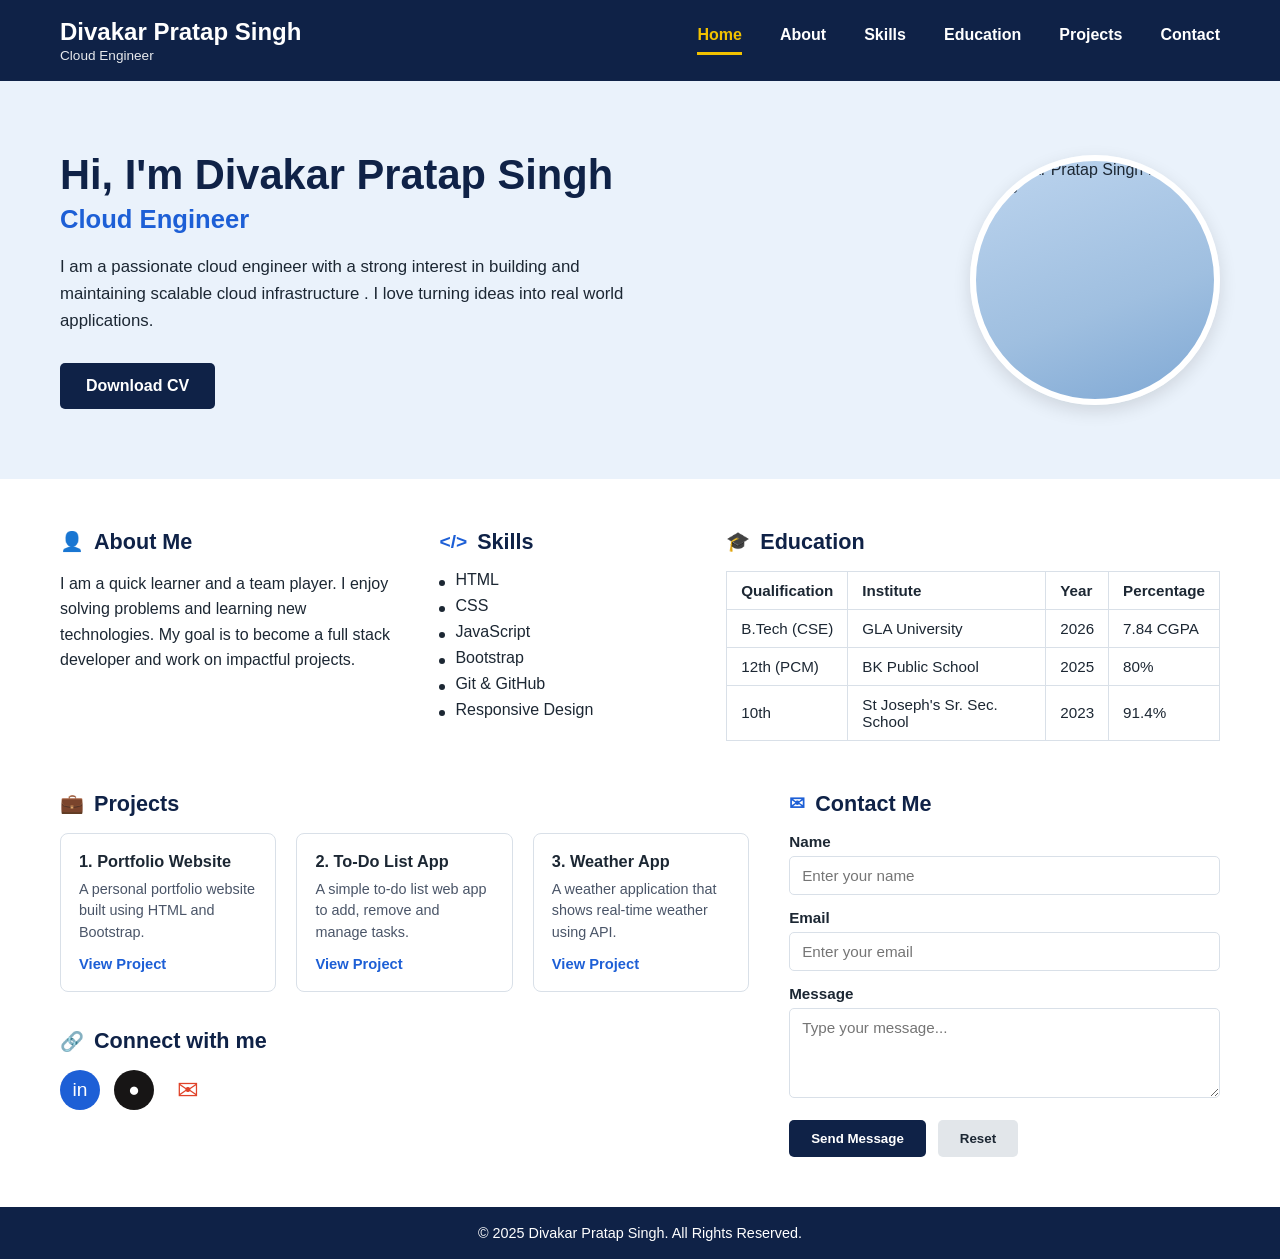
==== Assignment_1/index.html @ 0655f369 "Organize files into Assignment_1 folder" ====
<!DOCTYPE html>
<html lang="en">
<head>
    <meta charset="UTF-8">
    <meta name="viewport" content="width=device-width, initial-scale=1.0">

    <title>Divakar Pratap Singh | Cloud Engineer</title>

    <link rel="stylesheet" href="style.css">
</head>

<body>

<header>

    <div class="brand">
        <h1>Divakar Pratap Singh</h1>
        <p>Cloud Engineer</p>
    </div>

    <nav>
        <ul>
            <li class="active"><a href="#home">Home</a></li>
            <li><a href="#about">About</a></li>
            <li><a href="#skills">Skills</a></li>
            <li><a href="#education">Education</a></li>
            <li><a href="#projects">Projects</a></li>
            <li><a href="#contact">Contact</a></li>
        </ul>
    </nav>

</header>


<!-- HERO SECTION -->

<section class="hero" id="home">

    <div class="hero-text">

        <h2>Hi, I'm Divakar Pratap Singh</h2>

        <h3>Cloud Engineer</h3>

        <p>
            I am a passionate cloud engineer with a strong interest
            in building and maintaining scalable cloud infrastructure   .
            I love turning ideas into real world applications.
        </p>

        <button class="btn-primary">
            Download CV
        </button>

    </div>


    <!-- PROFILE PHOTO -->

    <div class="hero-photo">

        <div class="avatar-wrap">

            <img src="profile.heic" alt="Divakar Pratap Singh Profile Photo" class="avatar" width="250" height="250">
            
        </div>

    </div>

</section>


<!-- MAIN CONTENT -->

<div class="content">

    <div class="grid-top">

        <!-- ABOUT -->

        <div class="about" id="about">

            <div class="section-heading">
                <span class="icon">&#128100;</span>
                About Me
            </div>

            <p>
                I am a quick learner and a team player. I enjoy solving
                problems and learning new technologies. My goal is to become
                a full stack developer and work on impactful projects.
            </p>

        </div>


        <!-- SKILLS -->

        <div class="skills" id="skills">

            <div class="section-heading">
                <span class="icon">&lt;/&gt;</span>
                Skills
            </div>

            <ul>
                <li>HTML</li>
                <li>CSS</li>
                <li>JavaScript</li>
                <li>Bootstrap</li>
                <li>Git &amp; GitHub</li>
                <li>Responsive Design</li>
            </ul>

        </div>


        <!-- EDUCATION -->

        <div class="education" id="education">

            <div class="section-heading">
                <span class="icon">&#127891;</span>
                Education
            </div>

            <table class="edu-table">

                <thead>
                    <tr>
                        <th>Qualification</th>
                        <th>Institute</th>
                        <th>Year</th>
                        <th>Percentage</th>
                    </tr>
                </thead>

                <tbody>

                    <tr>
                        <td>B.Tech (CSE)</td>
                        <td>GLA University</td>
                        <td>2026</td>
                        <td>7.84 CGPA</td>
                    </tr>

                    <tr>
                        <td>12th (PCM)</td>
                        <td>BK Public School</td>
                        <td>2025</td>
                        <td>80%</td>
                    </tr>

                    <tr>
                        <td>10th</td>
                        <td>St Joseph's Sr. Sec. School</td>
                        <td>2023</td>
                        <td>91.4%</td>
                    </tr>

                </tbody>

            </table>

        </div>

    </div>


    <!-- BOTTOM SECTION -->

    <div class="grid-bottom">

        <div>

            <!-- PROJECTS -->

            <div id="projects">

                <div class="section-heading">
                    <span class="icon">&#128188;</span>
                    Projects
                </div>

                <div class="projects-cards">

                    <div class="project-card">

                        <h4>1. Portfolio Website</h4>

                        <p>
                            A personal portfolio website built using HTML and Bootstrap.
                        </p>

                        <a href="#">View Project</a>

                    </div>


                    <div class="project-card">

                        <h4>2. To-Do List App</h4>

                        <p>
                            A simple to-do list web app to add, remove and manage tasks.
                        </p>

                        <a href="#">View Project</a>

                    </div>


                    <div class="project-card">

                        <h4>3. Weather App</h4>

                        <p>
                            A weather application that shows real-time weather using API.
                        </p>

                        <a href="#">View Project</a>

                    </div>

                </div>

            </div>


            <!-- CONNECT -->

            <div class="connect">

                <div class="section-heading">
                    <span class="icon">&#128279;</span>
                    Connect with me
                </div>

                <div class="connect-icons">

                    <a class="linkedin" href="#" aria-label="LinkedIn">
                        in
                    </a>

                    <a class="github" href="#" aria-label="GitHub">
                        &#9679;
                    </a>

                    <a class="gmail" href="#" aria-label="Gmail">
                        &#9993;
                    </a>

                </div>

            </div>

        </div>


        <!-- CONTACT -->

        <div class="contact-block" id="contact">

            <div class="section-heading">
                <span class="icon">&#9993;</span>
                Contact Me
            </div>

            <form class="contact-form">

                <label for="name">Name</label>

                <input
                    type="text"
                    id="name"
                    placeholder="Enter your name"
                >


                <label for="email">Email</label>

                <input
                    type="email"
                    id="email"
                    placeholder="Enter your email"
                >


                <label for="message">Message</label>

                <textarea
                    id="message"
                    placeholder="Type your message..."
                ></textarea>


                <div class="form-buttons">

                    <button type="submit" class="btn-send">
                        Send Message
                    </button>

                    <button type="reset" class="btn-reset">
                        Reset
                    </button>

                </div>

            </form>

        </div>

    </div>

</div>


<!-- FOOTER -->

<footer>
    &copy; 2025 Divakar Pratap Singh. All Rights Reserved.
</footer>

</body>
</html>
---- Assignment_1/style.css ----
:root{
    --navy:#0f2247;
    --navy-light:#16305e;
    --blue:#1d5fd6;
    --yellow:#f2c200;
    --bg-hero:#eaf2fb;
    --text-dark:#1c2733;
    --text-muted:#4a5568;
    --border:#d9e0e8;
  }

  *{ box-sizing:border-box; }

  body{
    margin:0;
    font-family:'Segoe UI', Arial, Helvetica, sans-serif;
    color:var(--text-dark);
    background:#ffffff;
  }

  a{ text-decoration:none; color:inherit; }
  ul{ list-style:none; margin:0; padding:0; }

  /* ===== HEADER ===== */
  header{
    background:var(--navy);
    color:#fff;
    display:flex;
    align-items:center;
    justify-content:space-between;
    padding:18px 60px;
  }
  .brand h1{
    font-size:1.5rem;
    margin:0;
    font-weight:700;
  }
  .brand p{
    margin:2px 0 0;
    font-size:0.85rem;
    font-weight:300;
    opacity:0.9;
  }
  nav ul{
    display:flex;
    gap:38px;
  }
  nav a{
    font-size:1rem;
    font-weight:600;
    padding-bottom:8px;
    display:inline-block;
  }
  nav li.active a{
    color:var(--yellow);
    border-bottom:3px solid var(--yellow);
  }

  /* ===== HERO ===== */
  .hero{
    background:var(--bg-hero);
    display:flex;
    align-items:center;
    justify-content:space-between;
    padding:70px 60px;
    gap:40px;
  }
  .hero-text{ max-width:600px; }
  .hero-text h2{
    font-size:2.6rem;
    margin:0 0 6px;
    color:var(--navy);
    font-weight:800;
  }
  .hero-text h3{
    font-size:1.6rem;
    margin:0 0 20px;
    color:var(--blue);
    font-weight:700;
  }
  .hero-text p{
    font-size:1.05rem;
    line-height:1.6;
    color:var(--text-dark);
    margin:0 0 28px;
  }
  .btn-primary{
    background:var(--navy);
    color:#fff;
    border:none;
    padding:14px 26px;
    font-size:1rem;
    font-weight:600;
    border-radius:5px;
    cursor:pointer;
    display:inline-block;
  }
  .hero-photo{
    flex-shrink:0;
  }
  .hero-photo .avatar-wrap{
    width:250px;
    height:250px;
    border-radius:50%;
    border:6px solid #fff;
    box-shadow:0 6px 18px rgba(0,0,0,0.12);
    overflow:hidden;
    background:linear-gradient(160deg,#bcd4ee 0%,#9fbfe0 60%,#7fa8d4 100%);
  }
  .hero-photo svg{ width:100%; height:100%; display:block; }

  /* ===== SECTION CONTAINER ===== */
  .content{
    padding:50px 60px;
  }
  .section-heading{
    display:flex;
    align-items:center;
    gap:10px;
    margin:0 0 16px;
    color:var(--navy);
    font-size:1.35rem;
    font-weight:700;
  }
  .section-heading .icon{
    color:var(--blue);
    font-size:1.2rem;
  }

  .grid-top{
    display:grid;
    grid-template-columns:1.1fr 0.8fr 1.6fr;
    gap:40px;
    margin-bottom:50px;
  }

  .about p, .skills p{
    color:var(--text-dark);
    line-height:1.6;
    font-size:1rem;
  }
  .skills ul li{
    position:relative;
    padding-left:16px;
    margin-bottom:8px;
    font-size:1rem;
  }
  .skills ul li::before{
    content:"";
    position:absolute;
    left:0;
    top:9px;
    width:6px;
    height:6px;
    background:var(--text-dark);
    border-radius:50%;
  }

  table.edu-table{
    width:100%;
    border-collapse:collapse;
    font-size:0.95rem;
  }
  table.edu-table th, table.edu-table td{
    border:1px solid var(--border);
    padding:10px 14px;
    text-align:left;
  }
  table.edu-table th{
    font-weight:700;
    background:#fff;
  }

  /* ===== PROJECTS + CONTACT ===== */
  .grid-bottom{
    display:grid;
    grid-template-columns:1.6fr 1fr;
    gap:40px;
  }
  .projects-cards{
    display:grid;
    grid-template-columns:repeat(3, 1fr);
    gap:20px;
    margin-bottom:36px;
  }
  .project-card{
    border:1px solid var(--border);
    border-radius:8px;
    padding:18px;
  }
  .project-card h4{
    margin:0 0 8px;
    font-size:1.02rem;
    color:var(--text-dark);
  }
  .project-card p{
    font-size:0.9rem;
    color:var(--text-muted);
    line-height:1.5;
    margin:0 0 12px;
  }
  .project-card a{
    color:var(--blue);
    font-weight:600;
    font-size:0.92rem;
  }

  .connect-icons{
    display:flex;
    gap:14px;
  }
  .connect-icons a{
    width:40px;
    height:40px;
    border-radius:50%;
    display:flex;
    align-items:center;
    justify-content:center;
    font-size:1.2rem;
  }
  .connect-icons .linkedin{ background:#1d5fd6; color:#fff; }
  .connect-icons .github{ background:#171515; color:#fff; }
  .connect-icons .gmail{ color:#e0432a; font-size:1.6rem; }

  /* ===== CONTACT FORM ===== */
  .contact-form label{
    display:block;
    font-weight:700;
    margin:14px 0 6px;
    font-size:0.95rem;
  }
  .contact-form input,
  .contact-form textarea{
    width:100%;
    padding:10px 12px;
    border:1px solid var(--border);
    border-radius:5px;
    font-size:0.95rem;
    font-family:inherit;
    color:var(--text-dark);
  }
  .contact-form textarea{
    resize:vertical;
    min-height:90px;
  }
  .form-buttons{
    margin-top:18px;
    display:flex;
    gap:12px;
  }
  .btn-send{
    background:var(--navy);
    color:#fff;
    border:none;
    padding:11px 22px;
    border-radius:5px;
    font-weight:600;
    cursor:pointer;
  }
  .btn-reset{
    background:#e2e6ea;
    color:var(--text-dark);
    border:none;
    padding:11px 22px;
    border-radius:5px;
    font-weight:600;
    cursor:pointer;
  }

  /* ===== FOOTER ===== */
  footer{
    background:var(--navy);
    color:#fff;
    text-align:center;
    padding:18px;
    font-size:0.9rem;
  }

  @media (max-width: 900px){
    header{ flex-direction:column; gap:14px; padding:20px; }
    nav ul{ flex-wrap:wrap; justify-content:center; gap:18px; }
    .hero{ padding:40px 24px; gap:20px; }
    .hero-text h2{ font-size:1.8rem; }
    .hero-text h3{ font-size:1.2rem; }
    .hero-text p{ font-size:0.92rem; }
    .content{ padding:30px 24px; }
    .grid-top{ grid-template-columns:1fr; }
    .grid-bottom{ grid-template-columns:1fr; }
    .projects-cards{ grid-template-columns:1fr; }
  }

  @media (max-width: 600px){
    .hero-photo .avatar-wrap{ width:110px; height:110px; border-width:4px; }
    .hero-text h2{ font-size:1.4rem; }
    .hero-text h3{ font-size:1.05rem; }
    .hero-text p{ font-size:0.85rem; margin-bottom:16px; }
    .btn-primary{ padding:10px 18px; font-size:0.9rem; }
    .hero{ padding:24px 16px; gap:14px; }
  }
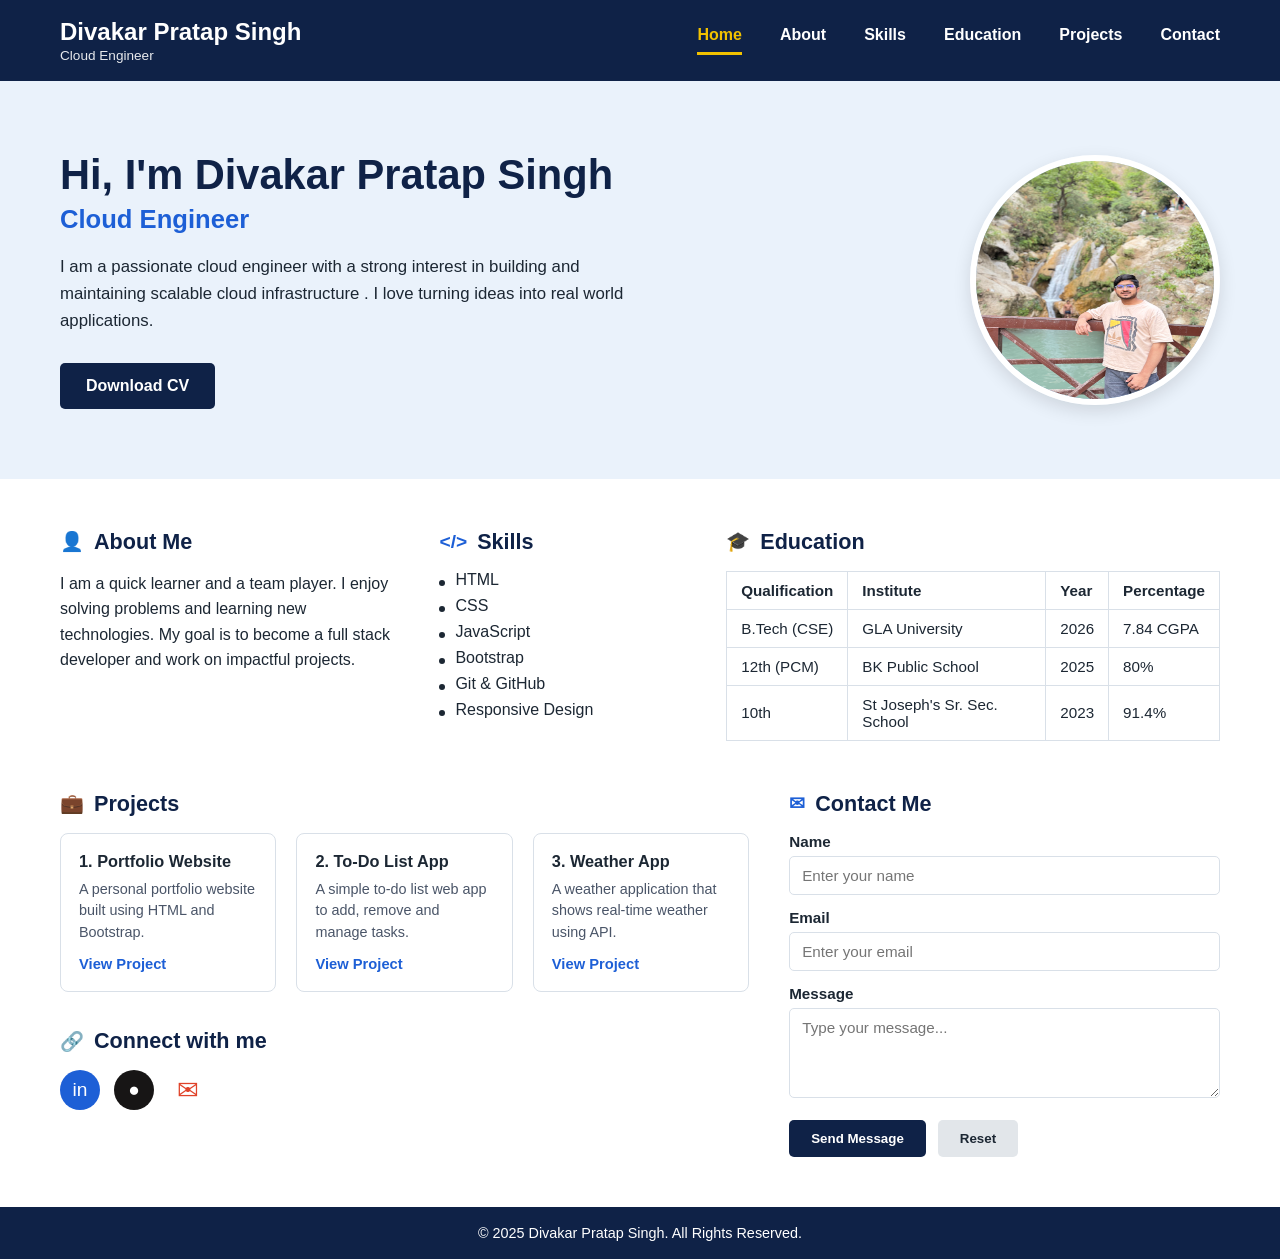
==== commit b64359d2: "Update index.html code" ====
--- a/Assignment_1/index.html
+++ b/Assignment_1/index.html
@@ -61,7 +61,7 @@
 
         <div class="avatar-wrap">
 
-            <img src="profile.heic" alt="Divakar Pratap Singh Profile Photo" class="avatar" width="250" height="250">
+            <img src="profile.jpg" alt="Divakar Pratap Singh Profile Photo" class="avatar" width="250" height="250">
             
         </div>
 
